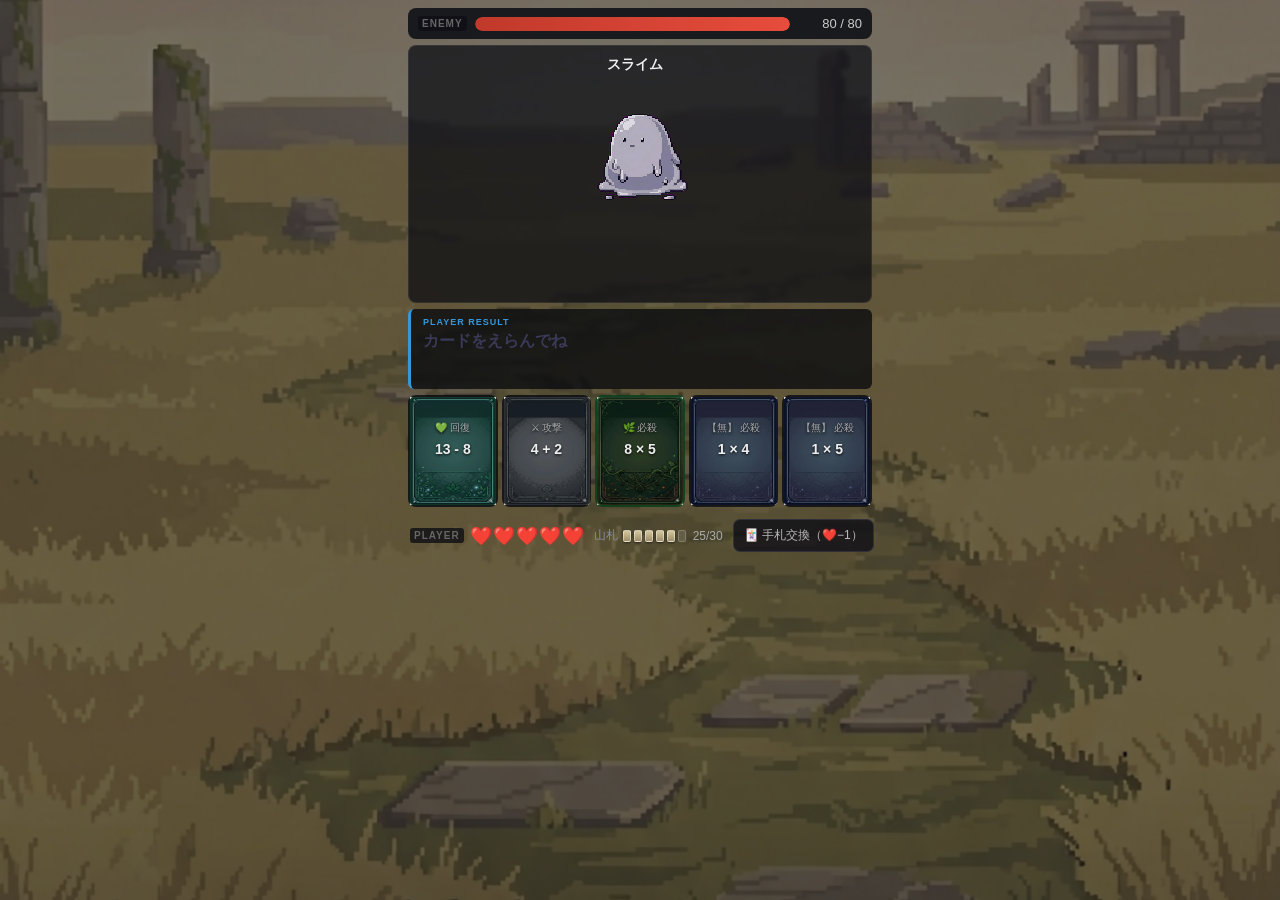
==== index.html @ c094f469 "Initial commit: 九九カードバトルゲーム v0.1-alpha - バトル画面 UI（battle.html / battle.css / battleUI.js） - バトルロジック（" ====
<!DOCTYPE html>
<html lang="ja">
<head>
  <meta charset="UTF-8">
  <meta http-equiv="refresh" content="0; url=battle.html">
  <title>九九カードバトル</title>
</head>
<body>
  <script>location.replace("battle.html");</script>
  <p><a href="battle.html">ゲームへ</a></p>
</body>
</html>
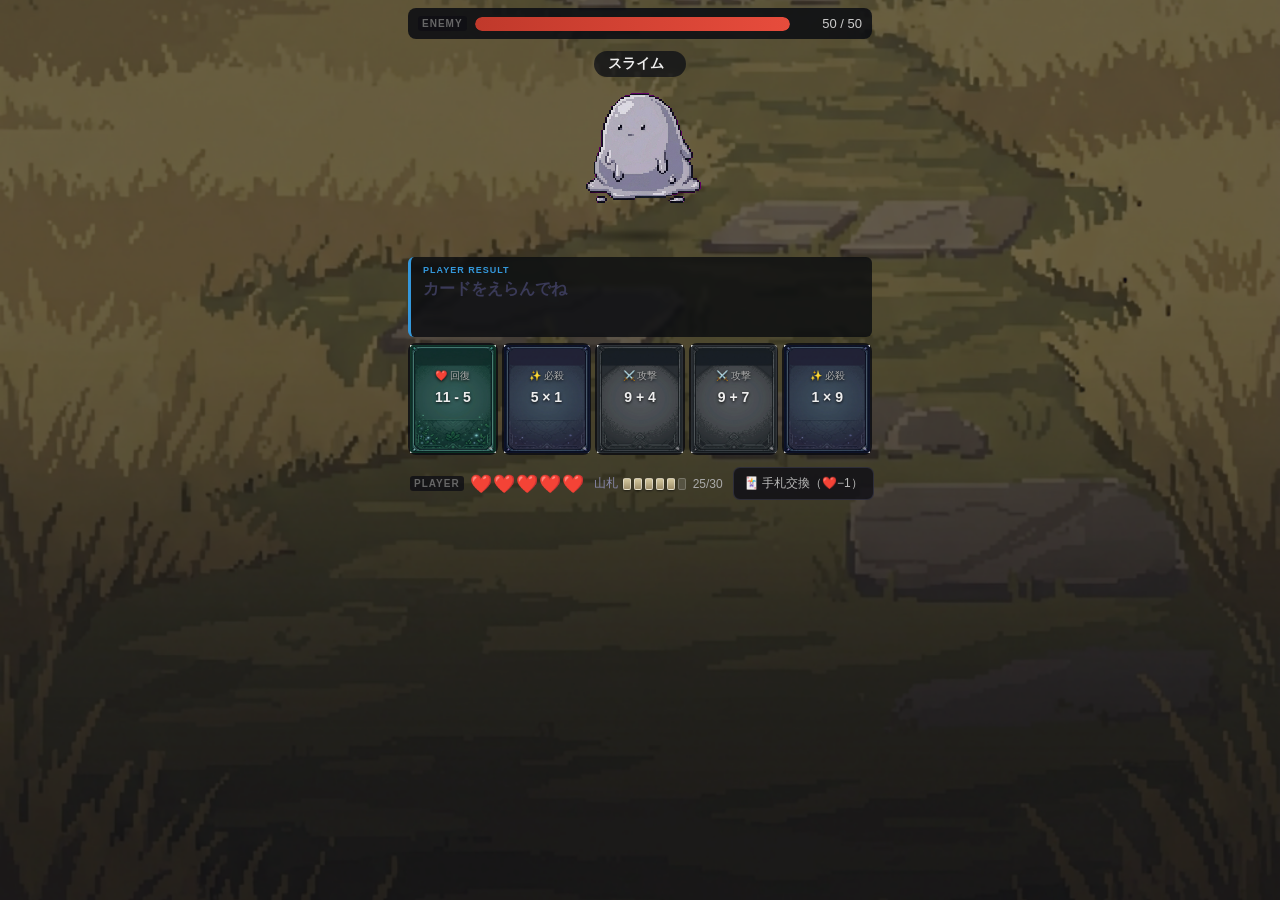
==== commit 7eca3246: "Fix canonical start route and stage progression" ====
--- a/index.html
+++ b/index.html
@@ -2,11 +2,14 @@
 <html lang="ja">
 <head>
   <meta charset="UTF-8">
-  <meta http-equiv="refresh" content="0; url=battle.html">
+  <meta name="viewport" content="width=device-width, initial-scale=1.0">
   <title>九九カードバトル</title>
+  <script>
+    window.location.replace("battle.html?areaId=hajimari&stage=normal1");
+  </script>
 </head>
 <body>
-  <script>location.replace("battle.html");</script>
-  <p><a href="battle.html">ゲームへ</a></p>
+  <p>九九カードバトルを読み込み中...</p>
+  <p><a href="battle.html?areaId=hajimari&stage=normal1">ゲームを開始する</a></p>
 </body>
 </html>
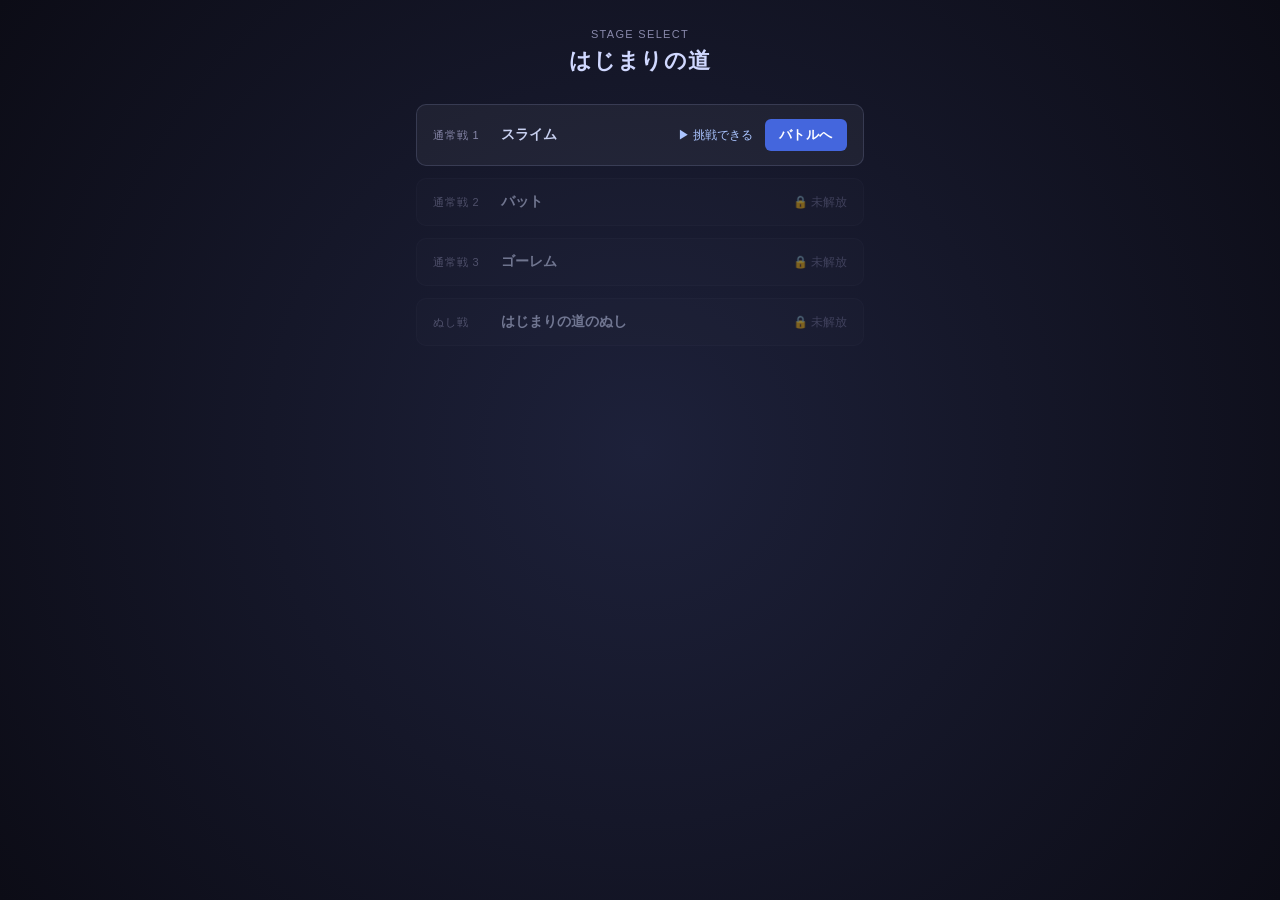
==== commit 4191cdc6: "Add stage select screen Co-Authored-By: Claude Sonnet 4.6 <noreply@anthropic.com>" ====
--- a/index.html
+++ b/index.html
@@ -5,11 +5,11 @@
   <meta name="viewport" content="width=device-width, initial-scale=1.0">
   <title>九九カードバトル</title>
   <script>
-    window.location.replace("battle.html?areaId=hajimari&stage=normal1");
+    window.location.replace("stage.html?areaId=hajimari");
   </script>
 </head>
 <body>
   <p>九九カードバトルを読み込み中...</p>
-  <p><a href="battle.html?areaId=hajimari&stage=normal1">ゲームを開始する</a></p>
+  <p><a href="stage.html?areaId=hajimari">ゲームを開始する</a></p>
 </body>
 </html>
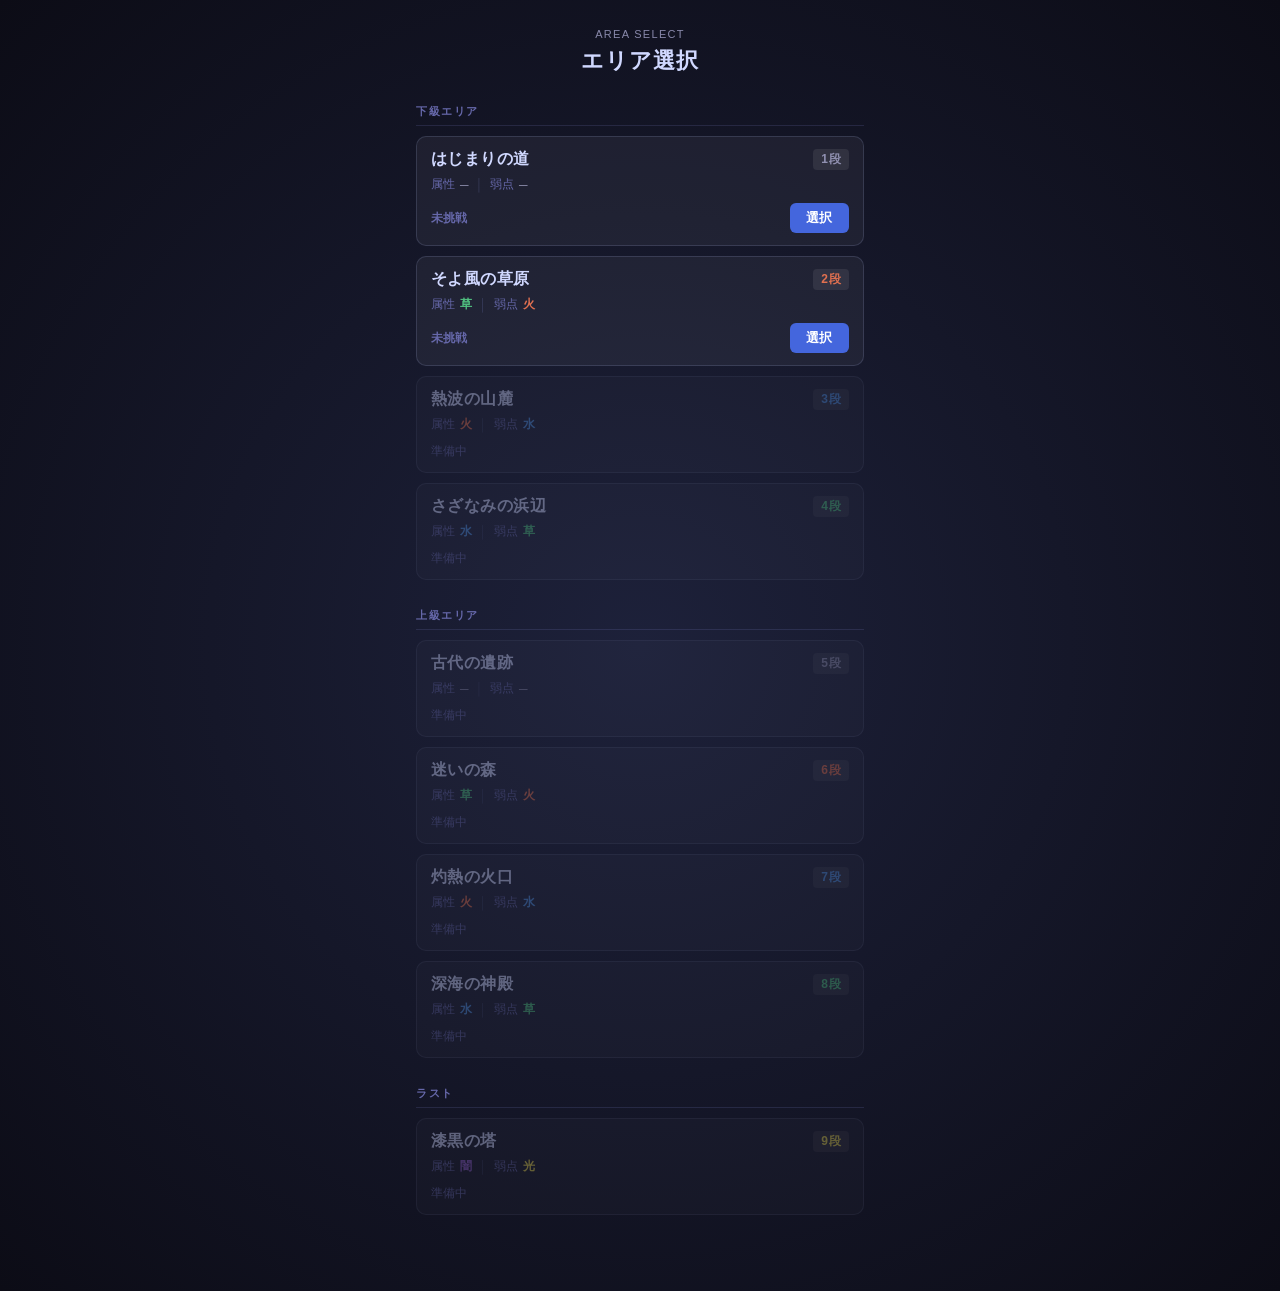
==== commit 6ec57692: "Add area selection screen Co-Authored-By: Claude Sonnet 4.6 <noreply@anthropic.com>" ====
--- a/index.html
+++ b/index.html
@@ -5,11 +5,11 @@
   <meta name="viewport" content="width=device-width, initial-scale=1.0">
   <title>九九カードバトル</title>
   <script>
-    window.location.replace("stage.html?areaId=hajimari");
+    window.location.replace("area.html");
   </script>
 </head>
 <body>
   <p>九九カードバトルを読み込み中...</p>
-  <p><a href="stage.html?areaId=hajimari">ゲームを開始する</a></p>
+  <p><a href="area.html">ゲームを開始する</a></p>
 </body>
 </html>
